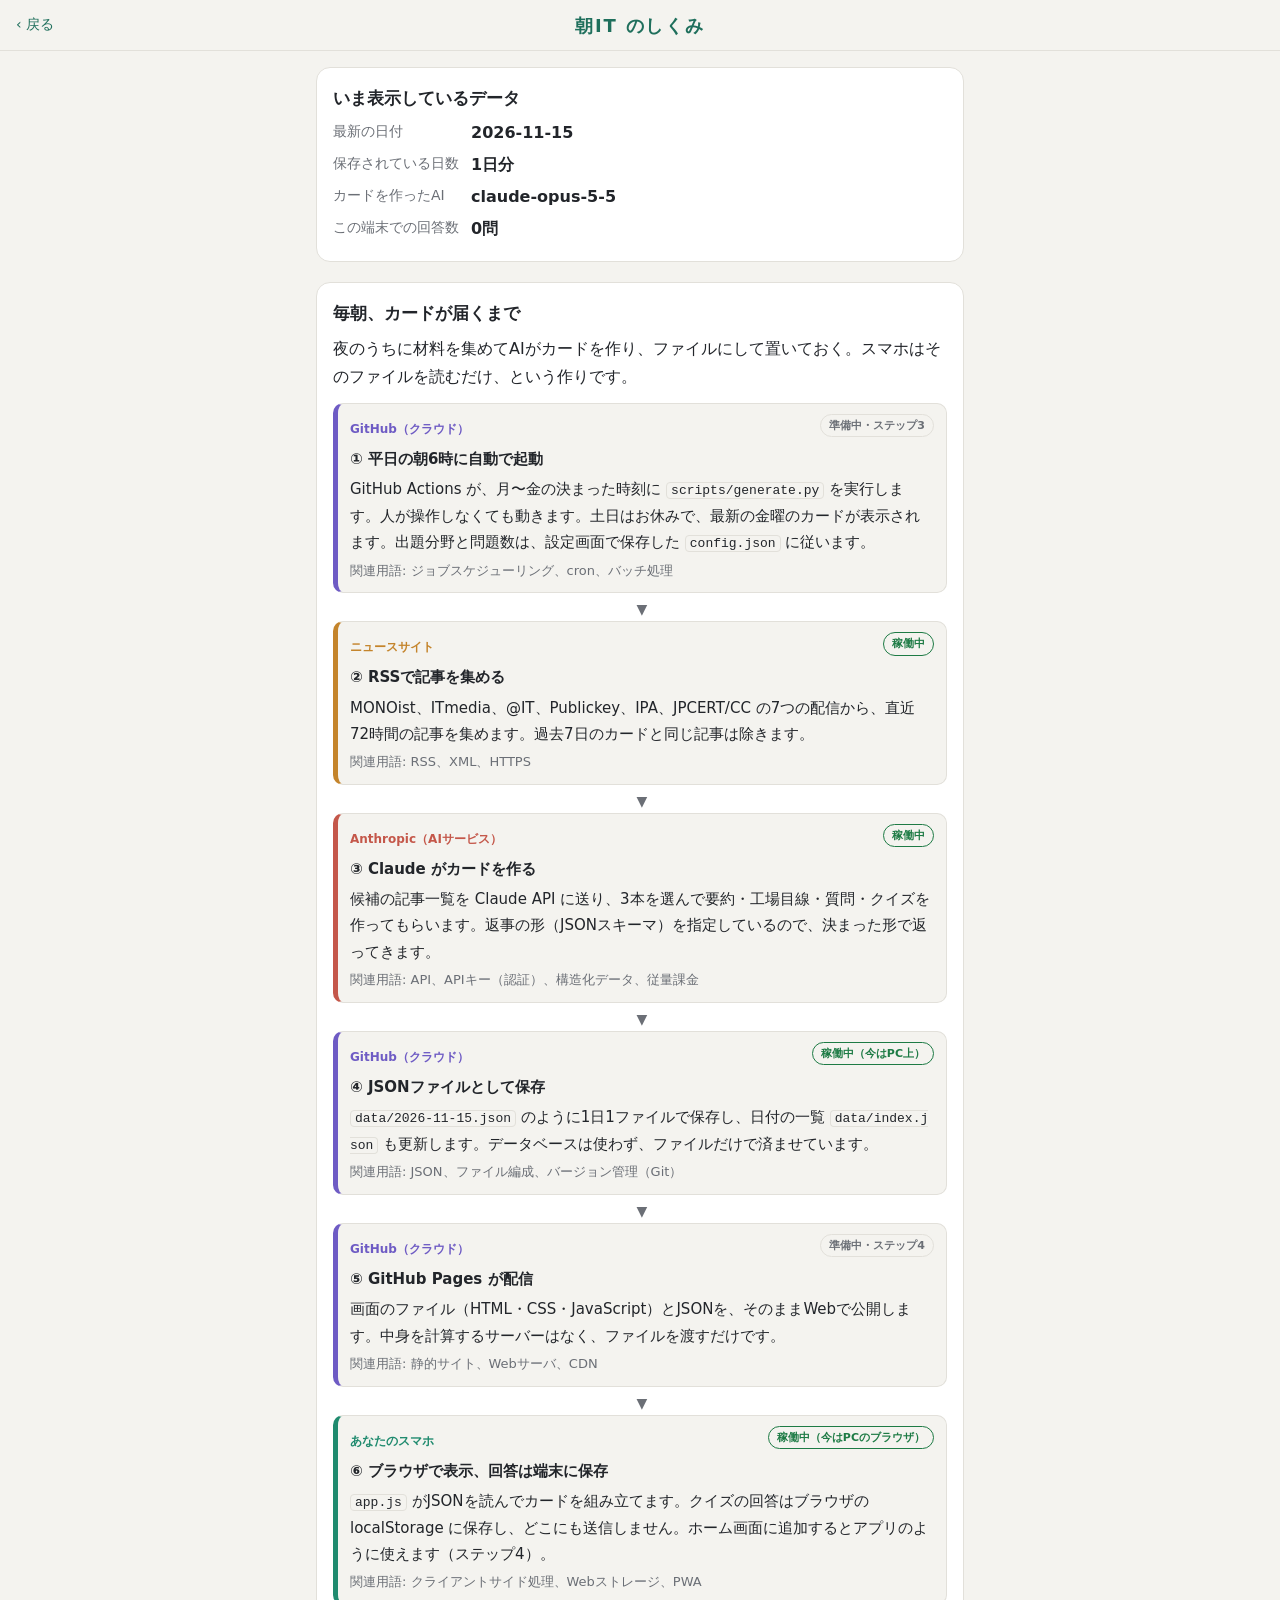
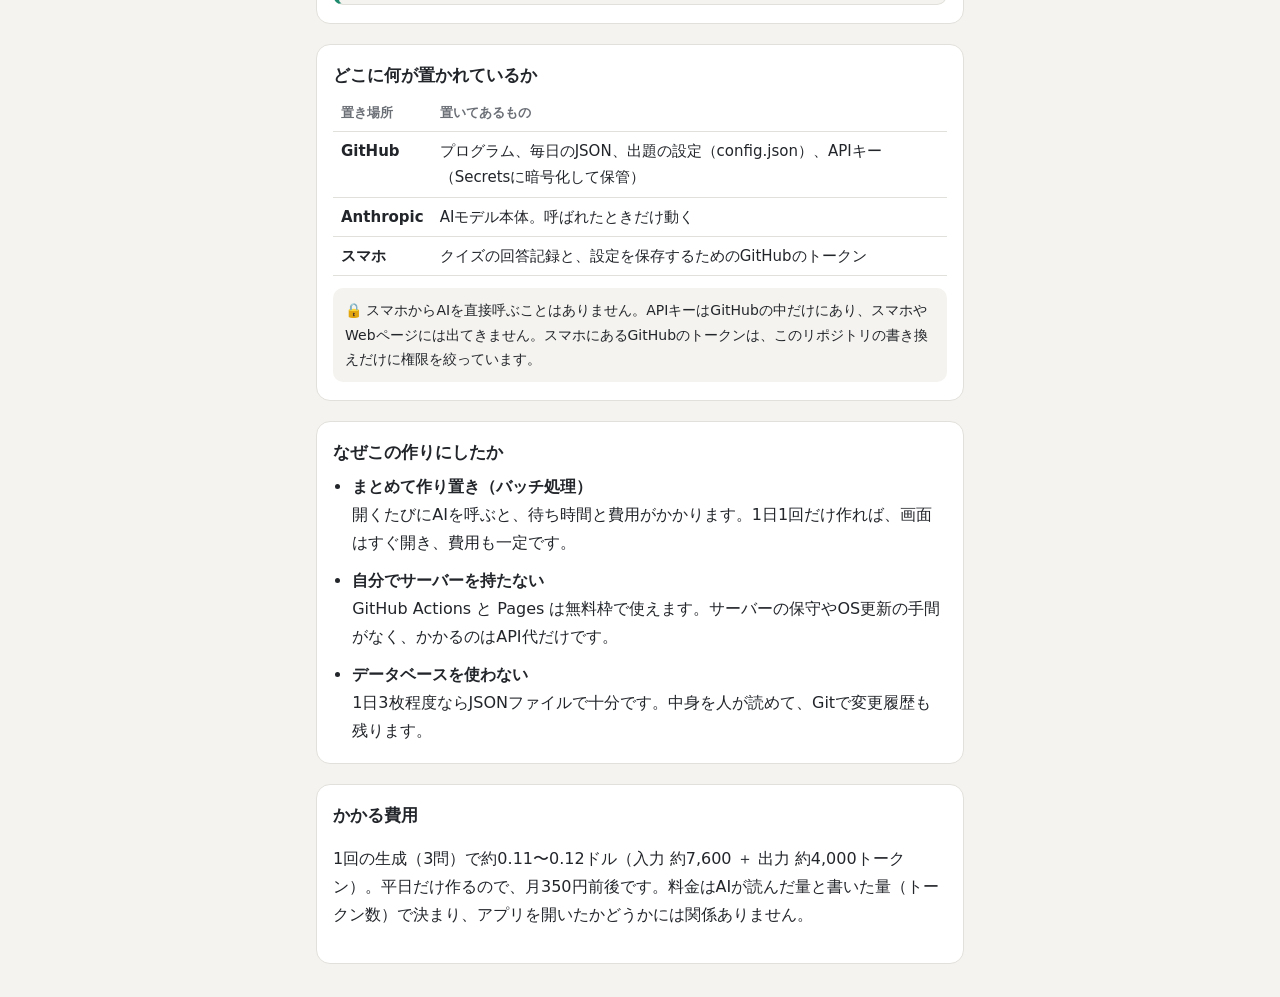
==== about.html @ 9942575b "朝IT: カード生成スクリプト、画面、設定画面、毎朝の自動実行を追加 - scripts/generate.py: RSSから記事を集め、Claude APIでカードを作りdata/に保存 - ind" ====
<!doctype html>
<html lang="ja">
<head>
  <meta charset="utf-8">
  <meta name="viewport" content="width=device-width, initial-scale=1">
  <meta name="theme-color" content="#1f6f5c">
  <title>朝IT のしくみ</title>
  <link rel="stylesheet" href="style.css">
</head>
<body>
  <header class="top">
    <a class="top-link left" href="index.html">‹ 戻る</a>
    <h1>朝IT のしくみ</h1>
  </header>

  <main class="about">

    <!-- ===== 今のデータ（data/ から読み込んで表示） ===== -->
    <section class="card">
      <h2>いま表示しているデータ</h2>
      <dl class="facts">
        <dt>最新の日付</dt><dd id="f-date">—</dd>
        <dt>保存されている日数</dt><dd id="f-days">—</dd>
        <dt>カードを作ったAI</dt><dd id="f-model">—</dd>
        <dt>この端末での回答数</dt><dd id="f-answers">—</dd>
      </dl>
    </section>

    <!-- ===== 全体の流れ ===== -->
    <section class="card">
      <h2>毎朝、カードが届くまで</h2>
      <p class="lead">夜のうちに材料を集めてAIがカードを作り、ファイルにして置いておく。スマホはそのファイルを読むだけ、という作りです。</p>

      <ol class="flow">
        <li class="step loc-github">
          <span class="where">GitHub（クラウド）</span>
          <span class="status todo">準備中・ステップ3</span>
          <h3>① 平日の朝6時に自動で起動</h3>
          <p>GitHub Actions が、月〜金の決まった時刻に <code>scripts/generate.py</code> を実行します。人が操作しなくても動きます。土日はお休みで、最新の金曜のカードが表示されます。出題分野と問題数は、設定画面で保存した <code>config.json</code> に従います。</p>
          <p class="terms">関連用語: ジョブスケジューリング、cron、バッチ処理</p>
        </li>

        <li class="step loc-web">
          <span class="where">ニュースサイト</span>
          <span class="status ok">稼働中</span>
          <h3>② RSSで記事を集める</h3>
          <p>MONOist、ITmedia、@IT、Publickey、IPA、JPCERT/CC の7つの配信から、直近72時間の記事を集めます。過去7日のカードと同じ記事は除きます。</p>
          <p class="terms">関連用語: RSS、XML、HTTPS</p>
        </li>

        <li class="step loc-ai">
          <span class="where">Anthropic（AIサービス）</span>
          <span class="status ok">稼働中</span>
          <h3>③ Claude がカードを作る</h3>
          <p>候補の記事一覧を Claude API に送り、3本を選んで要約・工場目線・質問・クイズを作ってもらいます。返事の形（JSONスキーマ）を指定しているので、決まった形で返ってきます。</p>
          <p class="terms">関連用語: API、APIキー（認証）、構造化データ、従量課金</p>
        </li>

        <li class="step loc-github">
          <span class="where">GitHub（クラウド）</span>
          <span class="status ok">稼働中（今はPC上）</span>
          <h3>④ JSONファイルとして保存</h3>
          <p><code>data/2026-11-15.json</code> のように1日1ファイルで保存し、日付の一覧 <code>data/index.json</code> も更新します。データベースは使わず、ファイルだけで済ませています。</p>
          <p class="terms">関連用語: JSON、ファイル編成、バージョン管理（Git）</p>
        </li>

        <li class="step loc-github">
          <span class="where">GitHub（クラウド）</span>
          <span class="status todo">準備中・ステップ4</span>
          <h3>⑤ GitHub Pages が配信</h3>
          <p>画面のファイル（HTML・CSS・JavaScript）とJSONを、そのままWebで公開します。中身を計算するサーバーはなく、ファイルを渡すだけです。</p>
          <p class="terms">関連用語: 静的サイト、Webサーバ、CDN</p>
        </li>

        <li class="step loc-phone">
          <span class="where">あなたのスマホ</span>
          <span class="status ok">稼働中（今はPCのブラウザ）</span>
          <h3>⑥ ブラウザで表示、回答は端末に保存</h3>
          <p><code>app.js</code> がJSONを読んでカードを組み立てます。クイズの回答はブラウザの localStorage に保存し、どこにも送信しません。ホーム画面に追加するとアプリのように使えます（ステップ4）。</p>
          <p class="terms">関連用語: クライアントサイド処理、Webストレージ、PWA</p>
        </li>
      </ol>
    </section>

    <!-- ===== どこに何があるか ===== -->
    <section class="card">
      <h2>どこに何が置かれているか</h2>
      <table class="where-table">
        <tr><th>置き場所</th><th>置いてあるもの</th></tr>
        <tr><td>GitHub</td><td>プログラム、毎日のJSON、出題の設定（config.json）、APIキー（Secretsに暗号化して保管）</td></tr>
        <tr><td>Anthropic</td><td>AIモデル本体。呼ばれたときだけ動く</td></tr>
        <tr><td>スマホ</td><td>クイズの回答記録と、設定を保存するためのGitHubのトークン</td></tr>
      </table>
      <p class="note">🔒 スマホからAIを直接呼ぶことはありません。APIキーはGitHubの中だけにあり、スマホやWebページには出てきません。スマホにあるGitHubのトークンは、このリポジトリの書き換えだけに権限を絞っています。</p>
    </section>

    <!-- ===== なぜこの構成か ===== -->
    <section class="card">
      <h2>なぜこの作りにしたか</h2>
      <ul class="reasons">
        <li><b>まとめて作り置き（バッチ処理）</b><br>開くたびにAIを呼ぶと、待ち時間と費用がかかります。1日1回だけ作れば、画面はすぐ開き、費用も一定です。</li>
        <li><b>自分でサーバーを持たない</b><br>GitHub Actions と Pages は無料枠で使えます。サーバーの保守やOS更新の手間がなく、かかるのはAPI代だけです。</li>
        <li><b>データベースを使わない</b><br>1日3枚程度ならJSONファイルで十分です。中身を人が読めて、Gitで変更履歴も残ります。</li>
      </ul>
    </section>

    <!-- ===== 費用 ===== -->
    <section class="card">
      <h2>かかる費用</h2>
      <p>1回の生成（3問）で約0.11〜0.12ドル（入力 約7,600 ＋ 出力 約4,000トークン）。平日だけ作るので、月350円前後です。料金はAIが読んだ量と書いた量（トークン数）で決まり、アプリを開いたかどうかには関係ありません。</p>
    </section>

  </main>

  <script type="module">
    // data/ のファイルと、この端末の回答記録から「いまの状態」を表示する
    const set = (id, text) => (document.getElementById(id).textContent = text);

    try {
      const { dates } = await (await fetch("data/index.json", { cache: "no-cache" })).json();
      set("f-days", `${dates.length}日分`);
      if (dates.length > 0) {
        set("f-date", dates[0]);
        const day = await (await fetch(`data/${dates[0]}.json`, { cache: "no-cache" })).json();
        set("f-model", day.model);
      }
    } catch {
      set("f-date", "読み込めませんでした");
    }

    try {
      const answers = JSON.parse(localStorage.getItem("asa-it:answers")) || {};
      const count = Object.values(answers).reduce((n, day) => n + Object.keys(day).length, 0);
      set("f-answers", `${count}問`);
    } catch {
      set("f-answers", "確認できません");
    }
  </script>
</body>
</html>
---- style.css ----
/* ===== 色の定義（ここを変えれば全体の色が変わる） ===== */
:root {
  --bg: #f4f3ef;
  --card: #ffffff;
  --text: #22252a;
  --muted: #6b6f76;
  --line: #e2e0da;
  --accent: #1f6f5c;
  --ok: #1e7b45;
  --ok-bg: #e3f4ea;
  --ng: #b3392f;
  --ng-bg: #fbe7e5;
}

/* スマホがダークモードのときの色 */
@media (prefers-color-scheme: dark) {
  :root {
    --bg: #15171a;
    --card: #1f2226;
    --text: #e8e6e1;
    --muted: #9a9ea5;
    --line: #33373d;
    --accent: #5cc0a3;
    --ok: #6fd39a;
    --ok-bg: #1d3328;
    --ng: #f08a80;
    --ng-bg: #3a2220;
  }
}

* { box-sizing: border-box; }

body {
  margin: 0;
  background: var(--bg);
  color: var(--text);
  font-family: system-ui, -apple-system, "Hiragino Sans", "Noto Sans JP", sans-serif;
  font-size: 16px;
  line-height: 1.75;
}

/* ===== 上部（タイトル・日付・正解数） ===== */
.top {
  position: sticky;
  top: 0;
  z-index: 1;
  background: var(--bg);
  border-bottom: 1px solid var(--line);
  padding: 10px 16px 8px;
  text-align: center;
}
.top h1 { margin: 0; font-size: 18px; color: var(--accent); letter-spacing: .1em; }
.date-nav { display: flex; align-items: center; justify-content: center; gap: 12px; }
.date-nav button {
  width: 40px; height: 40px;
  border: 1px solid var(--line); border-radius: 50%;
  background: var(--card); color: var(--text);
  font-size: 22px; line-height: 1; cursor: pointer;
}
.date-nav button:disabled { opacity: .3; cursor: default; }
#date { font-weight: 700; min-width: 9em; }
.score { margin: 2px 0 0; font-size: 13px; color: var(--muted); min-height: 1.5em; }

/* ===== カード ===== */
main { max-width: 680px; margin: 0 auto; padding: 16px; }

.card {
  background: var(--card);
  border: 1px solid var(--line);
  border-radius: 14px;
  padding: 18px 16px;
  margin-bottom: 20px;
}
.tag {
  display: inline-block;
  font-size: 12px; font-weight: 700;
  padding: 2px 10px; border-radius: 99px;
  background: var(--accent); color: var(--card);
}
.card h2 { font-size: 19px; line-height: 1.5; margin: 8px 0 4px; }
.source { font-size: 13px; color: var(--muted); margin: 0 0 8px; }
.source a { color: var(--accent); }

.section { border-top: 1px dashed var(--line); padding-top: 10px; margin-top: 12px; }
.section h3 { font-size: 14px; margin: 0 0 4px; color: var(--muted); }
.section p { margin: 0; }

/* ===== クイズ ===== */
.choices { display: grid; gap: 8px; margin-top: 8px; }
.choice {
  text-align: left;
  font: inherit; color: var(--text);
  background: var(--bg);
  border: 1px solid var(--line); border-radius: 10px;
  padding: 10px 12px;
  cursor: pointer;
}
.choice:disabled { cursor: default; }
.choice.correct { background: var(--ok-bg); border-color: var(--ok); }
.choice.wrong { background: var(--ng-bg); border-color: var(--ng); }

.result { font-weight: 700; margin: 10px 0 4px; }
.result.ok { color: var(--ok); }
.result.ng { color: var(--ng); }
.explanation { margin: 0; }

.message { text-align: center; color: var(--muted); padding: 40px 0; }

/* ===== 上部のリンク（しくみ / 戻る） ===== */
.top-link {
  position: absolute; top: 12px;
  font-size: 14px; color: var(--accent); text-decoration: none;
}
.top-link.right { right: 16px; }
.top-link.left { left: 16px; }

/* ===== しくみページ ===== */
.about h2 { font-size: 17px; margin: 0 0 8px; }
.about .lead { margin: 0 0 12px; }
.about code {
  font-size: 13px; background: var(--bg);
  border: 1px solid var(--line); border-radius: 4px; padding: 0 4px;
  word-break: break-all;
}

.facts { display: grid; grid-template-columns: auto 1fr; gap: 4px 12px; margin: 0; }
.facts dt { color: var(--muted); font-size: 14px; }
.facts dd { margin: 0; font-weight: 700; }

/* 流れ図: 縦に並べた箱を矢印でつなぐ */
.flow { list-style: none; margin: 0; padding: 0; }
.step {
  position: relative;
  border: 1px solid var(--line); border-left: 5px solid var(--loc);
  border-radius: 10px;
  padding: 10px 12px;
  background: var(--bg);
}
.step + .step { margin-top: 28px; }
.step + .step::before {               /* 箱と箱の間の下向き矢印 */
  content: "▼";
  position: absolute; top: -25px; left: 50%; transform: translateX(-50%);
  color: var(--muted); font-size: 14px;
}
.step h3 { font-size: 15px; margin: 4px 0; }
.step p { margin: 0 0 4px; font-size: 15px; }
.step .terms { font-size: 13px; color: var(--muted); margin: 0; }

/* 場所ごとの色（左の線と「どこで」ラベル） */
.loc-github { --loc: #6e5bc4; }
.loc-web    { --loc: #c4842b; }
.loc-ai     { --loc: #c4574a; }
.loc-phone  { --loc: #1f8a6e; }
.where {
  display: inline-block; font-size: 12px; font-weight: 700;
  color: var(--loc);
}
.status {
  float: right; font-size: 11px; font-weight: 700;
  padding: 1px 8px; border-radius: 99px; border: 1px solid;
}
.status.ok { color: var(--ok); border-color: var(--ok); }
.status.todo { color: var(--muted); border-color: var(--line); }

.where-table { width: 100%; border-collapse: collapse; font-size: 15px; }
.where-table th, .where-table td {
  text-align: left; vertical-align: top;
  padding: 6px 8px; border-bottom: 1px solid var(--line);
}
.where-table th { font-size: 13px; color: var(--muted); }
.where-table td:first-child { white-space: nowrap; font-weight: 700; }

.note {
  margin: 12px 0 0; padding: 10px 12px;
  background: var(--bg); border-radius: 10px; font-size: 14px;
}
.reasons { margin: 0; padding-left: 1.2em; }
.reasons li + li { margin-top: 10px; }

/* ===== 設定ページ ===== */
.checks { display: grid; grid-template-columns: repeat(auto-fill, minmax(140px, 1fr)); gap: 8px; }
.check {
  display: flex; align-items: center; gap: 8px;
  border: 1px solid var(--line); border-radius: 10px;
  padding: 8px 10px; background: var(--bg); cursor: pointer;
}
.check input { width: 18px; height: 18px; accent-color: var(--accent); }
.quick { display: flex; gap: 8px; margin-bottom: 10px; }

.small-btn, .primary-btn {
  font: inherit; cursor: pointer; border-radius: 10px;
}
.small-btn {
  font-size: 14px; padding: 6px 12px;
  border: 1px solid var(--line); background: var(--card); color: var(--text);
}
.primary-btn {
  width: 100%; padding: 12px; font-weight: 700;
  border: none; background: var(--accent); color: var(--card);
}
.primary-btn:disabled { opacity: .5; cursor: default; }

.count-row { display: flex; align-items: center; gap: 12px; flex-wrap: wrap; }
.count-row select, .field input {
  font: inherit; color: var(--text); background: var(--bg);
  border: 1px solid var(--line); border-radius: 8px; padding: 6px 10px;
}
.cost { font-size: 14px; color: var(--muted); }

.status-msg { margin: 8px 0 0; font-size: 14px; min-height: 1.5em; }
.status-msg.ok { color: var(--ok); }
.status-msg.ng { color: var(--ng); }

details summary { cursor: pointer; }
h2.inline { display: inline; }
.field { display: block; font-size: 14px; color: var(--muted); margin-bottom: 10px; }
.field input { display: block; width: 100%; margin-top: 4px; }
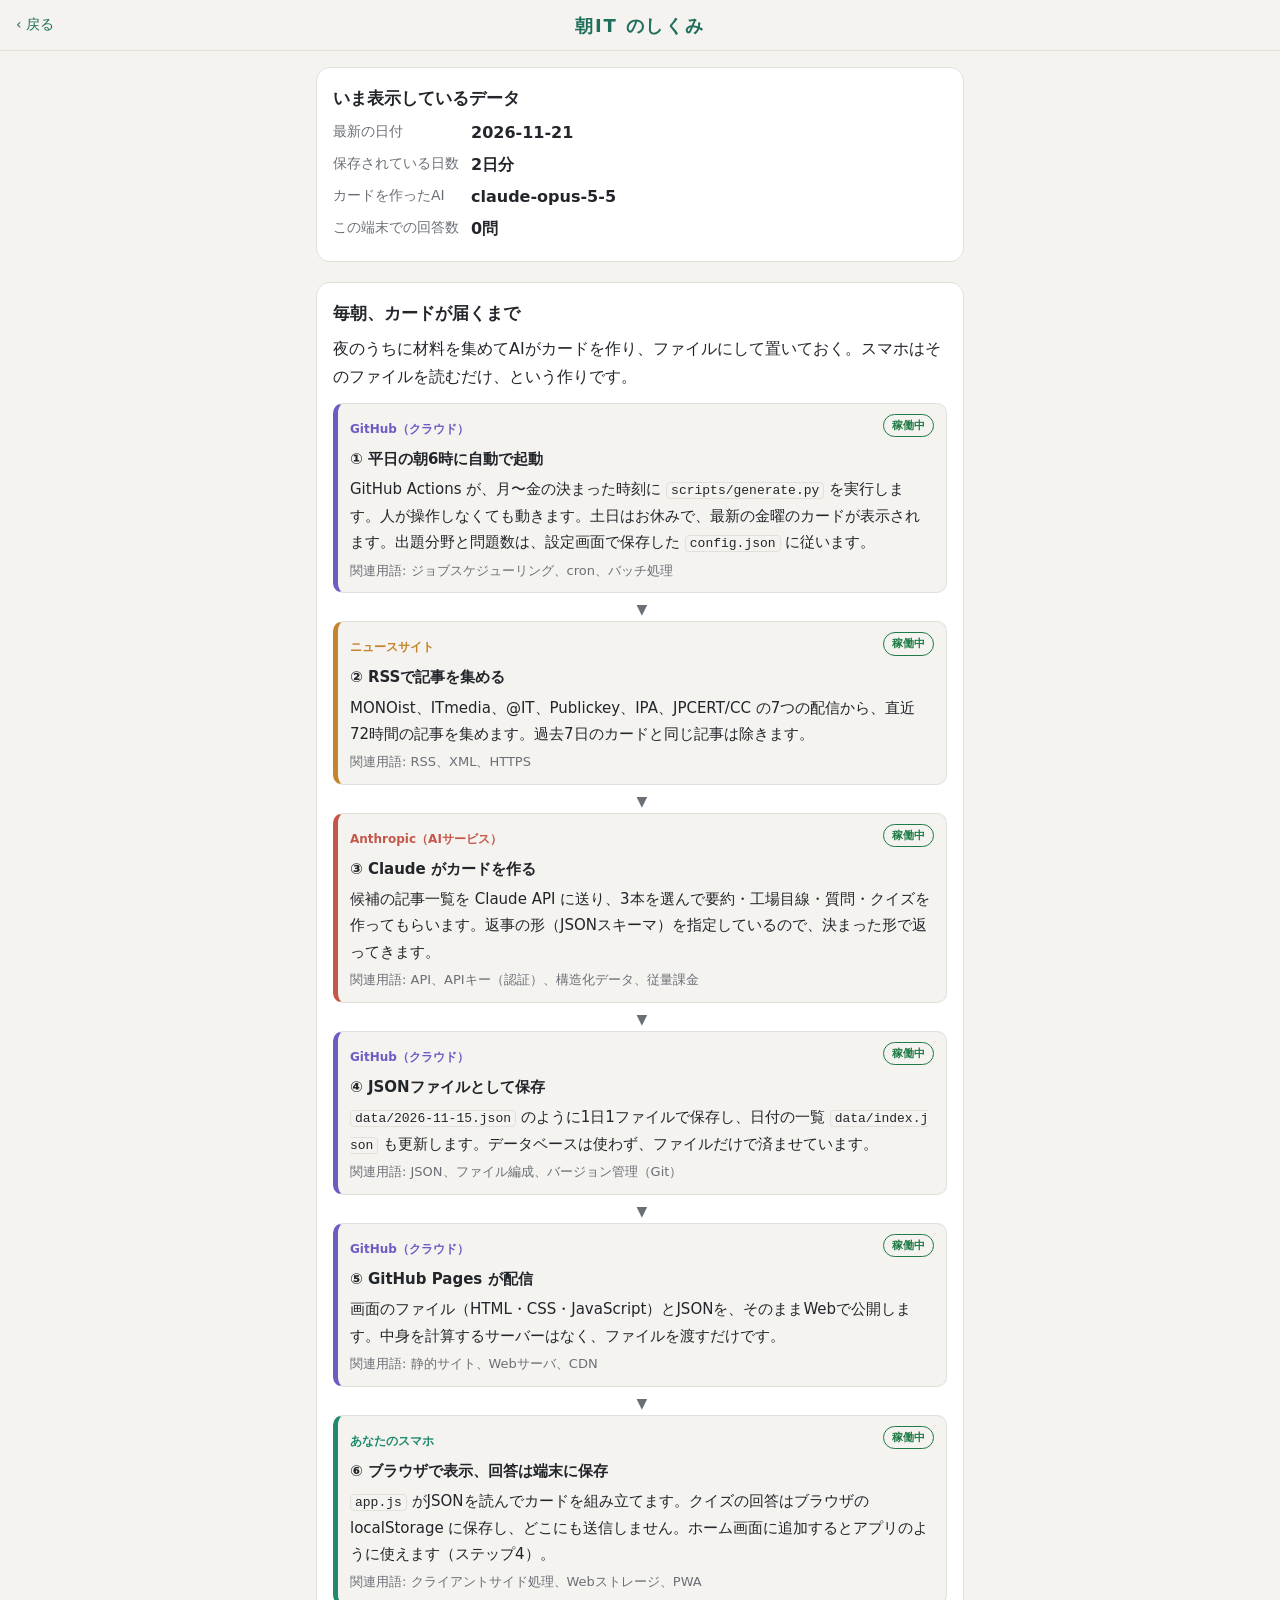
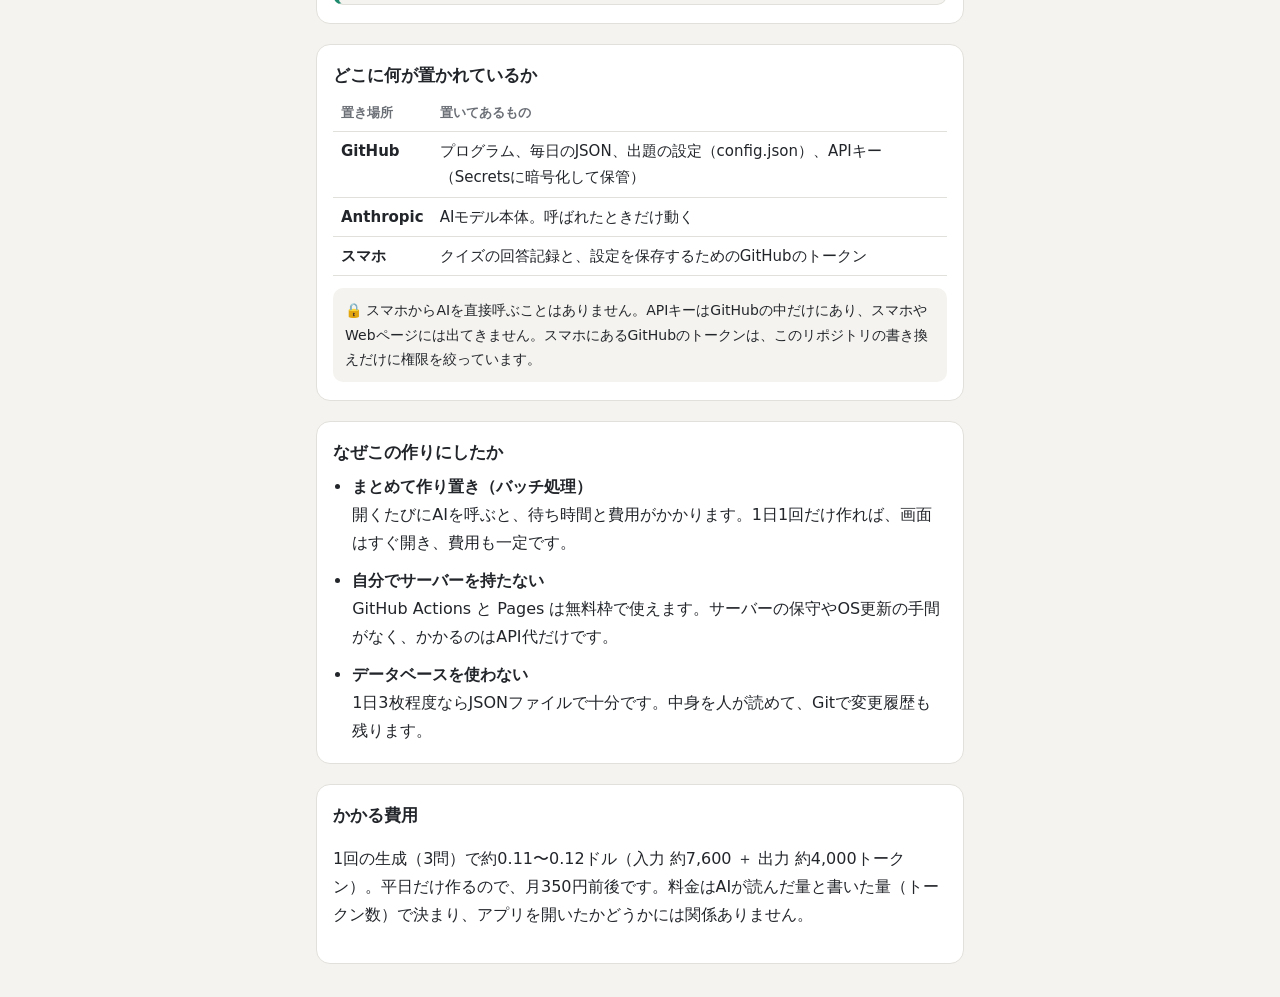
==== commit 74986bad: "ステップ3完了: READMEの進捗としくみページの稼働状況を更新 Co-Authored-By: Claude Opus 5.5 <noreply@anthropic.com>" ====
--- a/about.html
+++ b/about.html
@@ -34,7 +34,7 @@
       <ol class="flow">
         <li class="step loc-github">
           <span class="where">GitHub（クラウド）</span>
-          <span class="status todo">準備中・ステップ3</span>
+          <span class="status ok">稼働中</span>
           <h3>① 平日の朝6時に自動で起動</h3>
           <p>GitHub Actions が、月〜金の決まった時刻に <code>scripts/generate.py</code> を実行します。人が操作しなくても動きます。土日はお休みで、最新の金曜のカードが表示されます。出題分野と問題数は、設定画面で保存した <code>config.json</code> に従います。</p>
           <p class="terms">関連用語: ジョブスケジューリング、cron、バッチ処理</p>
@@ -58,7 +58,7 @@
 
         <li class="step loc-github">
           <span class="where">GitHub（クラウド）</span>
-          <span class="status ok">稼働中（今はPC上）</span>
+          <span class="status ok">稼働中</span>
           <h3>④ JSONファイルとして保存</h3>
           <p><code>data/2026-11-15.json</code> のように1日1ファイルで保存し、日付の一覧 <code>data/index.json</code> も更新します。データベースは使わず、ファイルだけで済ませています。</p>
           <p class="terms">関連用語: JSON、ファイル編成、バージョン管理（Git）</p>
@@ -66,7 +66,7 @@
 
         <li class="step loc-github">
           <span class="where">GitHub（クラウド）</span>
-          <span class="status todo">準備中・ステップ4</span>
+          <span class="status ok">稼働中</span>
           <h3>⑤ GitHub Pages が配信</h3>
           <p>画面のファイル（HTML・CSS・JavaScript）とJSONを、そのままWebで公開します。中身を計算するサーバーはなく、ファイルを渡すだけです。</p>
           <p class="terms">関連用語: 静的サイト、Webサーバ、CDN</p>
@@ -74,7 +74,7 @@
 
         <li class="step loc-phone">
           <span class="where">あなたのスマホ</span>
-          <span class="status ok">稼働中（今はPCのブラウザ）</span>
+          <span class="status ok">稼働中</span>
           <h3>⑥ ブラウザで表示、回答は端末に保存</h3>
           <p><code>app.js</code> がJSONを読んでカードを組み立てます。クイズの回答はブラウザの localStorage に保存し、どこにも送信しません。ホーム画面に追加するとアプリのように使えます（ステップ4）。</p>
           <p class="terms">関連用語: クライアントサイド処理、Webストレージ、PWA</p>
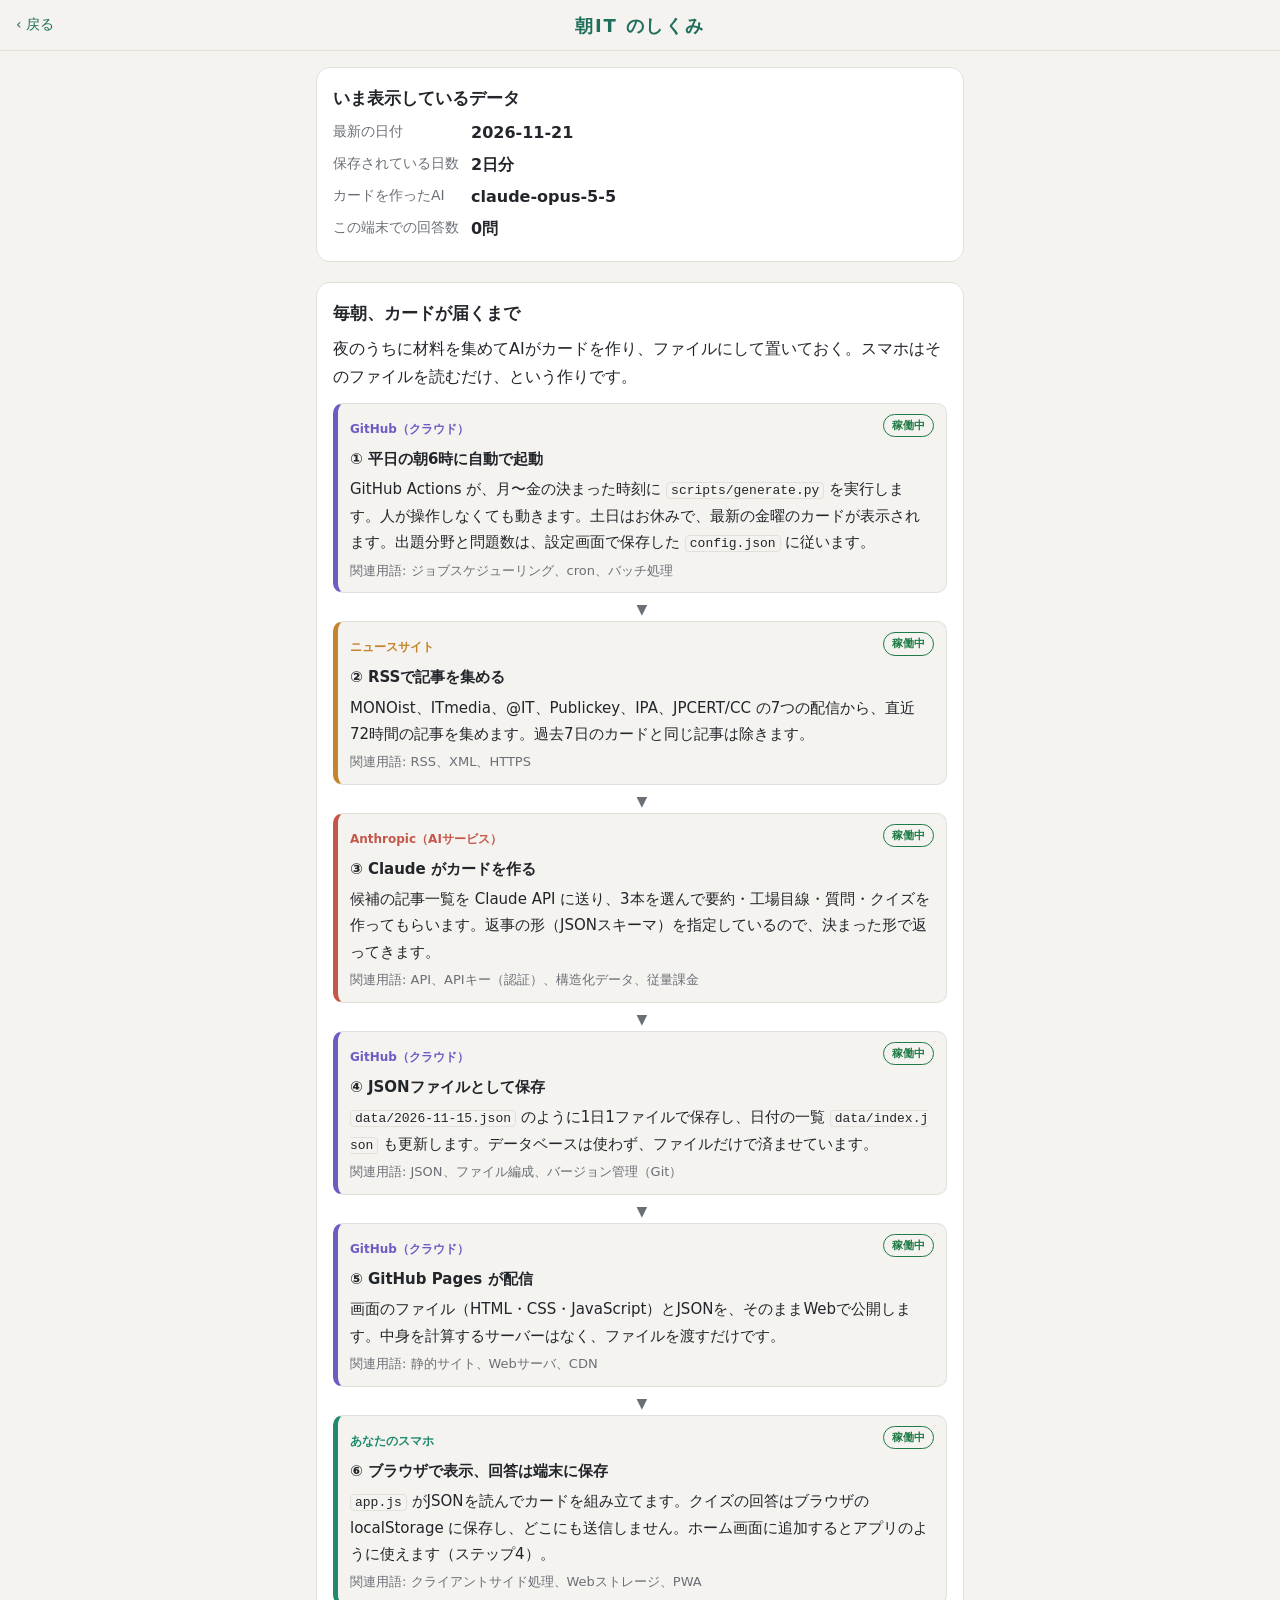
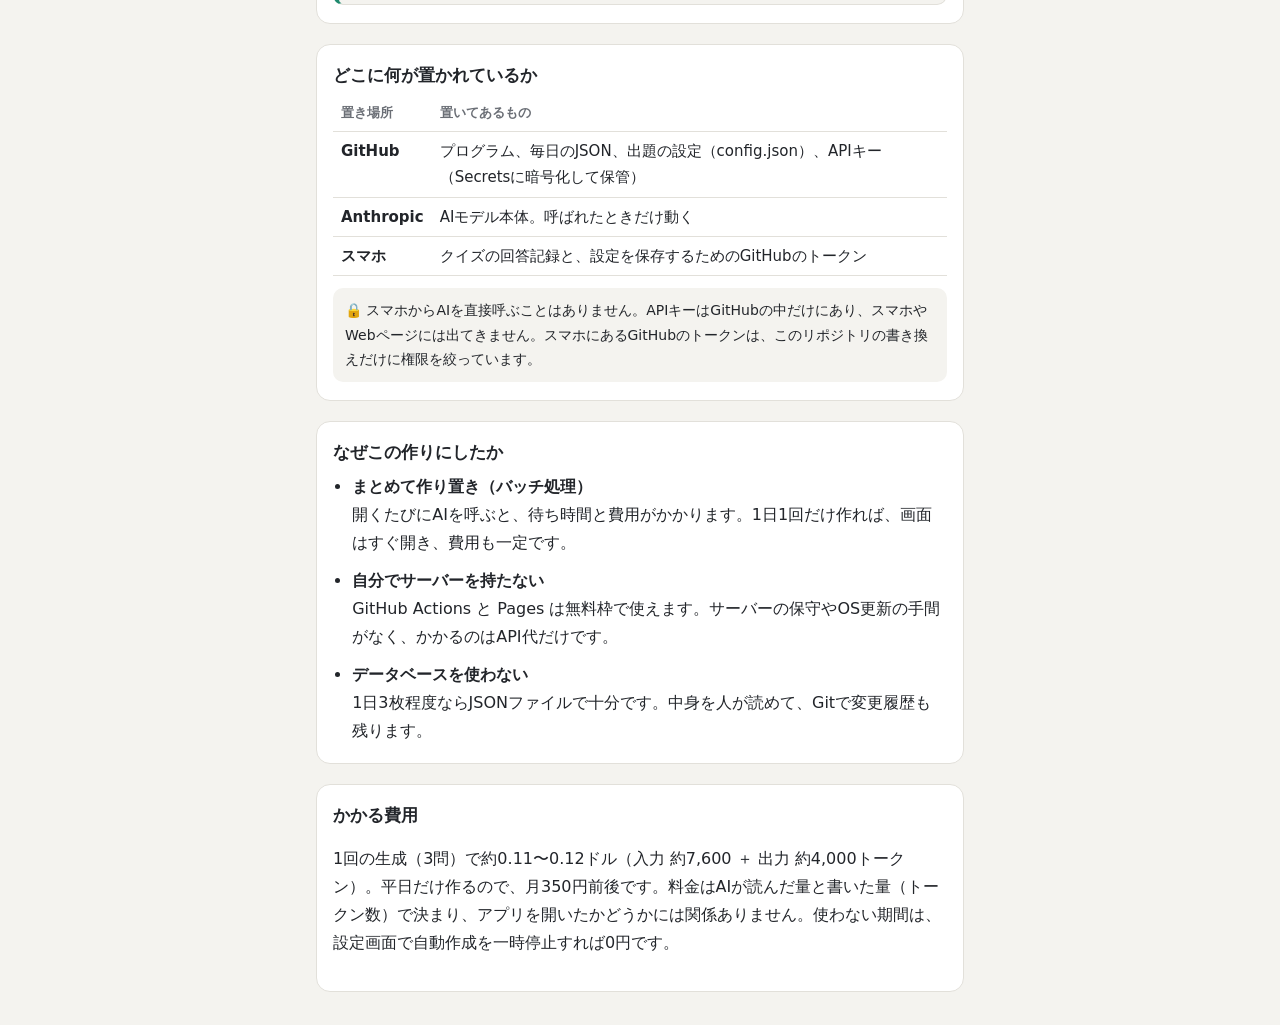
==== commit df89db39: "設定画面に自動作成の一時停止を追加 停止中は generate.py が Claude API を呼ばずに終了するため、費用がかからない。 停止中はカード画面にお知らせを表示する。  Co-Autho" ====
--- a/about.html
+++ b/about.html
@@ -107,7 +107,7 @@
     <!-- ===== 費用 ===== -->
     <section class="card">
       <h2>かかる費用</h2>
-      <p>1回の生成（3問）で約0.11〜0.12ドル（入力 約7,600 ＋ 出力 約4,000トークン）。平日だけ作るので、月350円前後です。料金はAIが読んだ量と書いた量（トークン数）で決まり、アプリを開いたかどうかには関係ありません。</p>
+      <p>1回の生成（3問）で約0.11〜0.12ドル（入力 約7,600 ＋ 出力 約4,000トークン）。平日だけ作るので、月350円前後です。料金はAIが読んだ量と書いた量（トークン数）で決まり、アプリを開いたかどうかには関係ありません。使わない期間は、設定画面で自動作成を一時停止すれば0円です。</p>
     </section>
 
   </main>
--- a/style.css
+++ b/style.css
@@ -186,6 +186,14 @@
 }
 .check input { width: 18px; height: 18px; accent-color: var(--accent); }
 .quick { display: flex; gap: 8px; margin-bottom: 10px; }
+.check.pause { font-weight: 700; }
+.lead.small { font-size: 14px; color: var(--muted); margin-top: 8px; }
+.banner {
+  max-width: 680px; margin: 12px auto 0; padding: 8px 12px;
+  border: 1px solid var(--line); border-radius: 10px;
+  background: var(--card); color: var(--muted); font-size: 14px; text-align: center;
+}
+.banner a { color: var(--accent); }
 
 .small-btn, .primary-btn {
   font: inherit; cursor: pointer; border-radius: 10px;
